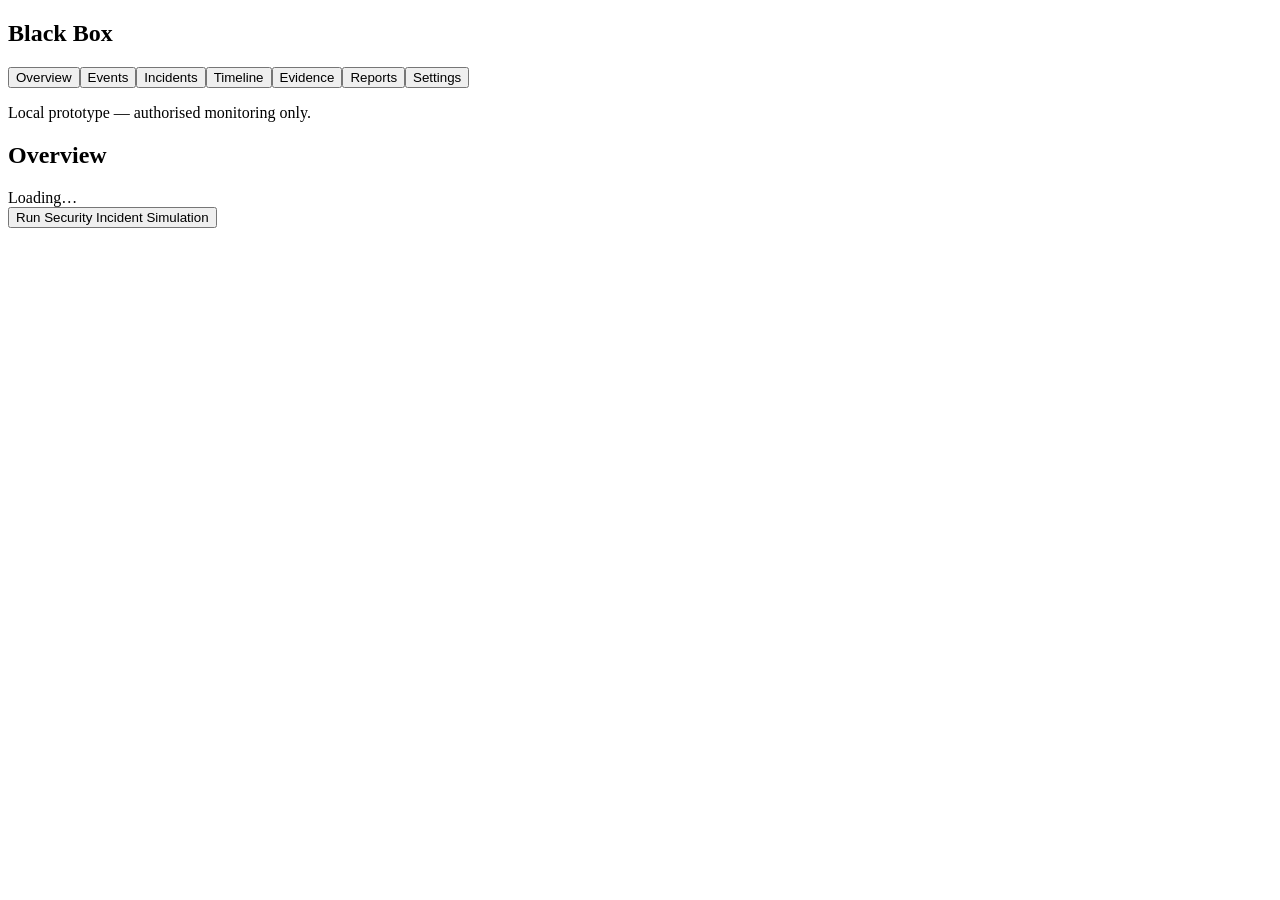
==== Cyber Emergency Black Box/frontend/index.html @ dedf8b08 "Checkpoint: Initial prototype and project specification" ====
<!doctype html><html lang="en"><head><meta charset="utf-8"><meta name="viewport" content="width=device-width,initial-scale=1"><title>Cyber Emergency Black Box</title><link rel="stylesheet" href="/static/style.css"></head><body><aside><h1>Black Box</h1><button data-page="overview">Overview</button><button data-page="events">Events</button><button data-page="incidents">Incidents</button><button data-page="investigation">Timeline</button><button data-page="evidence">Evidence</button><button data-page="reports">Reports</button><button data-page="settings">Settings</button><p>Local prototype — authorised monitoring only.</p></aside><main><section id="overview"><h2>Overview</h2><div id="summary">Loading…</div><button id="simulate">Run Security Incident Simulation</button></section><section id="events" hidden><h2>Events</h2><pre id="event-list"></pre></section><section id="incidents" hidden><h2>Incidents</h2><pre id="incident-list"></pre></section><section id="investigation" hidden><h2>Incident Timeline</h2><p>Select an incident ID from the incidents list.</p><pre id="timeline-list"></pre></section><section id="evidence" hidden><h2>Evidence</h2><p>Select an incident ID from the incidents list to verify or download its evidence.</p></section><section id="reports" hidden><h2>Reports</h2><p>Reports are available at <code>/api/v1/incidents/&lt;id&gt;/report</code>.</p></section><section id="settings" hidden><h2>Settings & Privacy</h2><p>No file contents, keystrokes, credentials, or message content are collected.</p><pre id="settings-list"></pre></section></main><script src="/static/app.js"></script></body></html>
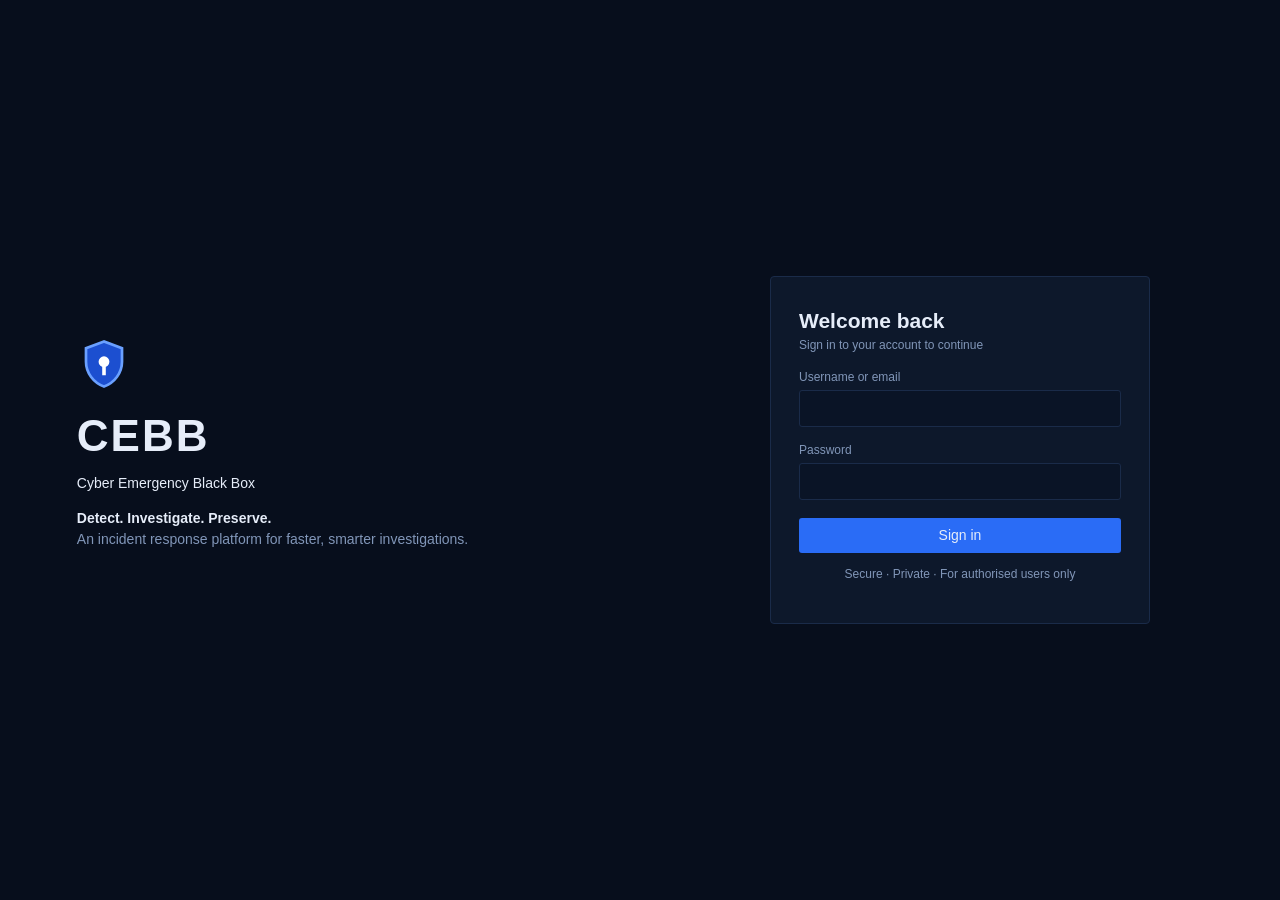
==== commit 0a5c39c0: "Add dashboard UI and fix incident list handling - Replace frontend/index.html with the new CEBB dash" ====
--- a/Cyber Emergency Black Box/frontend/index.html
+++ b/Cyber Emergency Black Box/frontend/index.html
@@ -1 +1,183 @@
-<!doctype html><html lang="en"><head><meta charset="utf-8"><meta name="viewport" content="width=device-width,initial-scale=1"><title>Cyber Emergency Black Box</title><link rel="stylesheet" href="/static/style.css"></head><body><aside><h1>Black Box</h1><button data-page="overview">Overview</button><button data-page="events">Events</button><button data-page="incidents">Incidents</button><button data-page="investigation">Timeline</button><button data-page="evidence">Evidence</button><button data-page="reports">Reports</button><button data-page="settings">Settings</button><p>Local prototype — authorised monitoring only.</p></aside><main><section id="overview"><h2>Overview</h2><div id="summary">Loading…</div><button id="simulate">Run Security Incident Simulation</button></section><section id="events" hidden><h2>Events</h2><pre id="event-list"></pre></section><section id="incidents" hidden><h2>Incidents</h2><pre id="incident-list"></pre></section><section id="investigation" hidden><h2>Incident Timeline</h2><p>Select an incident ID from the incidents list.</p><pre id="timeline-list"></pre></section><section id="evidence" hidden><h2>Evidence</h2><p>Select an incident ID from the incidents list to verify or download its evidence.</p></section><section id="reports" hidden><h2>Reports</h2><p>Reports are available at <code>/api/v1/incidents/&lt;id&gt;/report</code>.</p></section><section id="settings" hidden><h2>Settings & Privacy</h2><p>No file contents, keystrokes, credentials, or message content are collected.</p><pre id="settings-list"></pre></section></main><script src="/static/app.js"></script></body></html>
+<!DOCTYPE html>
+<html lang="en"><head><meta charset="utf-8">
+<meta name="viewport" content="width=device-width,initial-scale=1">
+<title>CEBB – Cyber Emergency Black Box</title>
+<style>
+:root{--bg:#070e1c;--panel:#0d182b;--panel2:#101e36;--line:#1a2b49;--tx:#e6edf9;--mut:#8196b8;--acc:#2a6cf6;--ok:#22c58b;--warn:#f0a43a;--hi:#f2683c;--crit:#ef4458;--pur:#9b7cf6}
+*{box-sizing:border-box}html,body{margin:0;height:100%}
+body{background:var(--bg);min-height:100vh;color:var(--tx);font:14px/1.5 -apple-system,BlinkMacSystemFont,"Segoe UI",Roboto,"Helvetica Neue",Arial,sans-serif;font-variant-numeric:tabular-nums}
+.mono,td.m,pre,.hash,.sub code,.inc span.sub:first-child{font-family:ui-monospace,"Cascadia Mono","SF Mono",Consolas,monospace}
+a{color:inherit;text-decoration:none}button,input,select{font:inherit;color:inherit}
+:focus-visible{outline:2px solid var(--acc);outline-offset:2px}
+.btn{background:var(--acc);border:0;border-radius:3px;padding:7px 14px;cursor:pointer;font-weight:500}
+.btn:hover{filter:brightness(1.12)}.btn:disabled{opacity:.5;cursor:wait}
+.btn.ghost{background:transparent;border:1px solid var(--line)}.btn.sm{padding:4px 10px;font-size:12px}
+input[type=text],input[type=password],input[type=number],select{background:#0a1426;border:1px solid var(--line);border-radius:3px;padding:7px 10px;width:100%}
+select{width:auto}
+#root{min-height:100vh}#login{min-height:100vh;display:grid;grid-template-columns:1fr 1fr;background:var(--bg)}
+#login .brand{display:flex;flex-direction:column;justify-content:center;padding:0 12%}
+#login .brand h1{font-size:44px;margin:12px 0 4px;letter-spacing:2px}
+#login .box{margin:auto;width:min(380px,90%);background:var(--panel);border:1px solid var(--line);border-radius:4px;padding:28px}
+#login label{display:block;margin:14px 0 4px;color:var(--mut);font-size:12px}
+.shield{width:54px;height:54px}
+#app{display:grid;grid-template-columns:200px 1fr;min-height:100vh}
+nav{background:#0a1425;border-right:1px solid var(--line);padding:16px 12px;position:sticky;top:0;height:100vh}
+nav .logo{display:flex;align-items:center;gap:8px;font-weight:700;font-size:18px;margin:0 6px 20px}
+nav .logo svg{width:24px;height:24px}
+nav a{display:block;padding:9px 12px;border-radius:6px;color:var(--mut);margin-bottom:2px}
+nav a.on{background:#12306a;color:#fff}nav a:hover{color:#fff}
+header{display:flex;justify-content:space-between;align-items:center;padding:14px 24px;border-bottom:1px solid var(--line)}
+header h2{margin:0;font-size:17px}.who{color:var(--mut);font-size:12px;text-align:right}
+main{padding:22px 24px;max-width:1200px}
+.grid{display:grid;gap:14px}.g4{grid-template-columns:repeat(4,1fr)}.g2{grid-template-columns:1.6fr 1fr}
+.card{background:var(--panel);border:1px solid var(--line);border-radius:3px;padding:14px 16px}
+.card h3{margin:0 0 10px;font-size:13px;color:var(--mut);font-weight:600}
+.big{font-size:26px;font-weight:600;font-family:ui-monospace,"Cascadia Mono",Consolas,monospace}.sub{font-size:12px;color:var(--mut)}
+table{width:100%;border-collapse:collapse}th{text-align:left;color:var(--mut);font-weight:500;font-size:12px}
+td,th{padding:9px 10px;border-bottom:1px solid var(--line)}
+tr.row{cursor:pointer}tr.row:hover{background:var(--panel2)}
+.wrap{overflow-x:auto}
+.b{display:inline-block;padding:0 7px;border-radius:2px;font-size:11px;font-weight:600;letter-spacing:.04em;text-transform:uppercase;border:1px solid}
+.LOW{color:var(--ok);border-color:#1b5e49;background:#0d2a25}.MEDIUM{color:var(--warn);border-color:#6a4a1a;background:#2a2012}
+.HIGH{color:var(--hi);border-color:#7a3520;background:#2d1a15}.CRITICAL{color:var(--crit);border-color:#7a2230;background:#2d121a}
+.OPEN{color:var(--warn);border-color:#6a4a1a}.INVESTIGATING{color:#6aa0ff;border-color:#27498c}.CLOSED{color:var(--ok);border-color:#1b5e49}
+.SIM{color:var(--pur);border-color:#4b3d8a}.REAL{color:var(--ok);border-color:#1b5e49}
+.bar{display:flex;gap:10px;margin:0 0 14px;flex-wrap:wrap;align-items:center}
+.bar input[type=text]{width:240px}
+.pills{display:inline-flex;background:var(--panel);border:1px solid var(--line);border-radius:7px;padding:3px}
+.pills a{padding:4px 14px;border-radius:5px;color:var(--mut);font-size:13px}.pills a.on{background:#12306a;color:#fff}
+.inc{display:flex;justify-content:space-between;gap:14px;cursor:pointer;margin-bottom:10px}
+.inc:hover{border-color:var(--acc)}.inc b{display:block;margin:2px 0}
+pre{background:#060c18;border:1px solid var(--line);border-radius:6px;padding:12px;overflow:auto;font-size:12px;margin:0}
+.tl{position:relative;margin-left:14px;border-left:2px solid var(--line)}
+.tl .ev{position:relative;padding:0 0 16px 22px;cursor:pointer}
+.tl .ev:before{content:"";position:absolute;left:-7px;top:4px;width:12px;height:12px;border-radius:50%;background:var(--acc);border:2px solid var(--bg)}
+.tl .ev.trig:before{background:var(--crit);border-radius:2px}
+.tabs{display:flex;gap:4px;border-bottom:1px solid var(--line);margin:14px 0}
+.tabs a{padding:8px 14px;color:var(--mut);border-bottom:2px solid transparent}.tabs a.on{color:#fff;border-color:var(--acc)}
+.okbox{border:1px solid #1b5e49;background:#0d2a25;color:var(--ok);padding:12px;border-radius:8px;text-align:center;font-weight:600}
+.badbox{border-color:#7a2230;background:#2d121a;color:var(--crit)}
+.disc{border-left:3px solid var(--warn);background:#2a2012;padding:10px 12px;border-radius:4px;color:#e9c98f;margin-top:12px}
+.hash{font:12px ui-monospace,Consolas,monospace;color:var(--mut)}
+.dot{display:inline-block;width:8px;height:8px;border-radius:50%;background:var(--ok);margin-right:6px}
+#toast{position:fixed;right:20px;bottom:20px;display:grid;gap:8px;z-index:9}
+#toast div{background:var(--panel2);border:1px solid var(--acc);padding:10px 16px;border-radius:8px}
+.chk{display:flex;gap:8px;margin:8px 0;align-items:center}.chk input{width:auto}
+.f{margin-bottom:14px}.f label{display:block;color:var(--mut);font-size:12px;margin-bottom:4px}
+.demo{background:#2a2012;color:#e9c98f;padding:6px 24px;font-size:12px}
+@media(max-width:820px){#login{grid-template-columns:1fr}#login .brand{display:none}#app{grid-template-columns:1fr}nav{position:static;height:auto;display:flex;flex-wrap:wrap;gap:4px}nav .logo{width:100%}.g4,.g2{grid-template-columns:1fr 1fr}.g2{grid-template-columns:1fr}}
+</style></head><body>
+<svg width="0" height="0" style="position:absolute"><symbol id="sh" viewBox="0 0 24 24"><path d="M12 2 4 5v6c0 5 3.4 9.4 8 11 4.6-1.6 8-6 8-11V5l-8-3Z" fill="#1c4fd0" stroke="#6aa0ff" stroke-width="1.2"/><circle cx="12" cy="11" r="2.4" fill="#fff"/><path d="M12 13v4" stroke="#fff" stroke-width="1.6"/></symbol></svg>
+<div id="toast"></div><div id="root"></div>
+<script>
+const $=s=>document.querySelector(s),esc=s=>String(s??'').replace(/[&<>"]/g,c=>({'&':'&amp;','<':'&lt;','>':'&gt;','"':'&quot;'}[c]));
+const fmt=t=>t?t.replace('T',' ').slice(0,19):'—',B=(c,t)=>`<span class="b ${c}">${esc(t??c)}</span>`;
+const ICON={login_success:'AUTH',login_failure:'AUTH',process_start:'PROC',process_stop:'PROC',file_created:'FILE',file_modified:'FILE',file_deleted:'FILE',network_connection:'NET'};
+const arr=(d,k)=>Array.isArray(d)?d:(d&&(d[k]||d.items||d.data||d.results))||[];
+const BASE=location.protocol==='file:'?'http://127.0.0.1:8000':'';let simRan=false,demo=false,timer=null,users=[{n:'admin',e:'admin@cebb.local',r:'Administrator'},{n:'investigator1',e:'investigator1@cebb.local',r:'Investigator'}];
+function toast(m){const d=document.createElement('div');d.textContent=m;$('#toast').append(d);setTimeout(()=>d.remove(),5000)}
+/* ---- demo data used only when the backend is unreachable ---- */
+const T=(m)=>`2026-10-21T20:${String(m).padStart(2,'0')}:00Z`;
+const M_EV=[['login_failure','LOW','winlogon.exe','Failed login for target_user'],['login_failure','LOW','winlogon.exe','Failed login'],['login_failure','LOW','winlogon.exe','Failed login'],['login_success','MEDIUM','winlogon.exe','Successful login'],['process_start','MEDIUM','powershell.exe','Process started'],['file_modified','MEDIUM','powershell.exe','data/monitored/a.txt'],['file_modified','MEDIUM','powershell.exe','data/monitored/b.txt'],['network_connection','HIGH','powershell.exe','198.51.100.25:443']].map((e,i)=>({event_id:'EVT-'+(101+i),timestamp:T(i+1),event_type:e[0],severity:e[1],user:'target_user',process:e[2],action:e[3],target:e[3],source:'simulator',is_simulated:true,raw_hash:'a1b2'.repeat(16),previous_hash:'f0e1'.repeat(16),description:e[3],is_trigger:i==7}));
+const M_INC={incident_id:'INC-20261021-0001',detection_time:T(10),rule_id:'R-01',rule_name:'Possible Account Compromise',severity:'HIGH',status:'OPEN',summary:"3 failed logins followed by a successful login for 'target_user'",event_count:8,interpretation:{summary:"Potential account compromise for 'target_user'.",confirmed_facts:['3 authentication failures between 20:01 and 20:03.','Successful login at 20:04.',"powershell.exe executed at 20:05."],detection_assessment:'Matches a password-guessing pattern followed by interactive logon.',recommendations:['Verify the login with the account owner.','Inspect the process and network activity.','Rotate credentials.'],disclaimer:'Automated analysis prototype. Human verification required.'}};
+const M_FILES=['events.json','timeline.json','system_info.json','manifest.json','README.txt'].map((n,i)=>({name:n,size_bytes:800+i*700,sha256:(i+3).toString(16).repeat(64)}));
+function mock(p,o){
+ if(o&&o.method==='PATCH'){M_INC.status=JSON.parse(o.body).status;return M_INC}
+ if(o&&o.method==='POST'){setTimeout(()=>simRan=true,3000);return{status:'started'}}
+ const INCS=()=>simRan?[{...M_INC,incident_id:'INC-20261021-0002',detection_time:T(30),severity:'CRITICAL',summary:'Simulated run: 3 failed logins then success for target_user'},M_INC]:[M_INC];
+ if(p.startsWith('/dashboard/summary'))return{monitoring_active:true,total_events:428+(simRan?8:0),total_incidents:INCS().length,highest_severity:'HIGH',uptime_human:'30m 45s',recent_incidents:INCS()};
+ if(p.startsWith('/events'))return{total:8,events:M_EV};
+ if(/\/timeline/.test(p))return{events:M_EV,event_count:8,start_time:T(1),end_time:T(8)};
+ if(/evidence\/verify/.test(p))return{verified:true,status:'INTACT',message:'All 5 evidence files match the SHA-256 manifest.'};
+ if(/\/evidence/.test(p))return{files:M_FILES,created_at:T(10)};
+ if(/incidents\/[^/]+$/.test(p))return M_INC;
+ if(p.startsWith('/incidents'))return{total:INCS().length,incidents:INCS()};
+ if(p.startsWith('/system/info'))return{hostname:'LAB-DESKTOP-01',os:'Windows 11',cpu_percent:12.4,memory_percent:54.2,boot_time:T(0)};
+ if(p.startsWith('/system/status'))return{status:'operational',collectors:{process:{enabled:true},network:{enabled:true},file:{enabled:true},system_info:{enabled:true},login:{enabled:true}}};
+ if(p.startsWith('/settings'))return{retention_minutes:30,correlation_interval_seconds:10,collector_interval_seconds:5,monitored_paths:'data/monitored'};
+ if(p.startsWith('/simulator'))return{status:'started'};return{}}
+async function api(p,o){try{const r=await fetch(BASE+'/api/v1'+p,o);if(!r.ok)throw new Error(r.status+' '+(await r.text()).slice(0,120));demo=false;return await r.json()}
+ catch(e){if(e instanceof TypeError||location.protocol==='file:'){demo=true;return mock(p,o)}throw e}}
+/* ---- shell ---- */
+const NAV=[['dashboard','Dashboard'],['events','Events'],['incidents','Incidents'],['evidence','Evidence'],['users','Users'],['settings','Settings']];
+let authed=false;try{authed=sessionStorage.getItem('cebb')==='1'}catch(e){}
+function shell(page,title,body){$('#root').innerHTML=`<div id="app"><nav><div class="logo"><svg><use href="#sh"/></svg>CEBB</div>${NAV.map(n=>`<a href="#/${n[0]}" class="${n[0]===page?'on':''}">${n[1]}</a>`).join('')}</nav><div><header><h2>${title}</h2><div class="who">admin<br>Administrator · <a href="#/login" id="out" style="color:var(--acc)">Sign out</a></div></header>${demo?`<div class="demo">Backend not reachable at ${BASE||'this address'} — showing sample data. Start it with <code>python -m backend.main</code> and reload.</div>`:''}<main>${body}</main></div></div>`}
+function loginView(){$('#root').innerHTML=`<div id="login"><div class="brand"><svg class="shield"><use href="#sh"/></svg><h1>CEBB</h1><div>Cyber Emergency Black Box</div><p style="color:var(--mut)"><b style="color:var(--tx)">Detect. Investigate. Preserve.</b><br>An incident response platform for faster, smarter investigations.</p></div><form class="box" id="lf"><h2 style="margin:0">Welcome back</h2><div class="sub">Sign in to your account to continue</div><label>Username or email</label><input type="text" id="u" required autocomplete="username"><label>Password</label><input type="password" id="pw" required autocomplete="current-password"><button class="btn" style="width:100%;margin-top:18px">Sign in</button><p class="sub" style="text-align:center">Secure · Private · For authorised users only</p></form></div>`;
+ $('#lf').onsubmit=e=>{e.preventDefault();authed=true;try{sessionStorage.setItem('cebb','1')}catch(x){}location.hash='#/dashboard'}}
+/* ---- views ---- */
+async function dashboard(){
+ const [s,ev,st,inc]=await Promise.all([api('/dashboard/summary'),api('/events?limit=500'),api('/system/status'),api('/incidents?limit=100')]);
+ const list=arr(inc,'incidents'),open=list.filter(i=>i.status!=='CLOSED').length,evs=arr(ev,'events');
+ let ts=evs.map(e=>+new Date(e.timestamp)).filter(t=>t==t),lo=ts.length?Math.min(...ts):0,hi=ts.length?Math.max(...ts,lo+1):1,n=12,bk=Array(n).fill(0);
+ ts.forEach(t=>bk[Math.min(n-1,Math.floor((t-lo)/(hi-lo)*n))]++);const mx=Math.max(...bk,1);
+ const pts=bk.map((v,i)=>`${10+i*(380/(n-1))},${120-v/mx*100}`).join(' ');
+ const by={};list.forEach(i=>by[i.rule_name]=(by[i.rule_name]||0)+1);const cols=['#ef4458','#2a6cf6','#22c58b','#f0a43a'];let acc=0,tot=list.length||1,arcs='';
+ Object.values(by).forEach((v,i)=>{const f=v/tot*100;arcs+=`<circle r="15.9" cx="21" cy="21" fill="none" stroke="${cols[i%4]}" stroke-width="5" stroke-dasharray="${f} ${100-f}" stroke-dashoffset="${25-acc}"/>`;acc+=f});
+ const on=Object.values(st.collectors||{}).filter(c=>c.enabled).length;
+ shell('dashboard','Cyber security overview',`<div class="bar"><button class="btn" id="sim">Run attack simulation (SIM-001)</button><span class="sub"><span class="dot"></span>${s.monitoring_active?'Monitoring active':'Monitoring paused'} · uptime ${esc(s.uptime_human)}</span></div>
+ <div class="grid g4"><div class="card"><h3>Total events</h3><div class="big">${(s.total_events||0).toLocaleString()}</div></div><div class="card"><h3>Open incidents</h3><div class="big" style="color:${open?'var(--crit)':'inherit'}">${open}</div></div><div class="card"><h3>Closed incidents</h3><div class="big">${list.length-open}</div></div><div class="card"><h3>System status</h3><div class="big" style="color:var(--ok);font-size:22px">${esc(st.status==='operational'?'Online':st.status)}</div><div class="sub">${on} collectors running</div></div></div>
+ <div class="grid g2" style="margin-top:14px"><div class="card"><h3>Events over the retention window</h3><svg viewBox="0 0 400 130" width="100%"><polyline points="${pts}" fill="none" stroke="#2a6cf6" stroke-width="2"/><polygon points="10,120 ${pts} 390,120" fill="#2a6cf633"/></svg></div>
+ <div class="card"><h3>Incident types</h3><div style="display:flex;align-items:center;gap:16px"><svg viewBox="0 0 42 42" width="130"><circle r="15.9" cx="21" cy="21" fill="none" stroke="#1a2b49" stroke-width="5"/>${arcs}<text x="21" y="23" text-anchor="middle" fill="#fff" font-size="8">${list.length}</text></svg><div>${Object.entries(by).map(([k,v],i)=>`<div class="sub"><span style="color:${cols[i%4]}">●</span> ${esc(k)} (${v})</div>`).join('')||'<span class="sub">No incidents yet</span>'}</div></div></div></div>
+ <div class="card" style="margin-top:14px"><h3>Recent incidents</h3>${incTable(list.slice(0,3))}</div>`);
+ $('#sim').onclick=async e=>{e.target.disabled=true;e.target.textContent='Injecting synthetic threat sequence…';try{await api('/simulator/run',{method:'POST',headers:{'Content-Type':'application/json'},body:'{"scenario":"account_compromise"}'});toast('Simulation started — an incident should appear within about 10 seconds.')}catch(x){toast('Simulation failed: '+x.message)}setTimeout(()=>route(),8000)}}
+function incTable(l){return l.length?`<div class="wrap"><table><tr><th>Incident</th><th>Detected</th><th>Rule</th><th>Severity</th><th>Status</th><th>Events</th></tr>${l.map(i=>`<tr class="row" onclick="location.hash='#/incident/${i.incident_id}/overview'"><td class="m">${i.incident_id}</td><td class="m">${fmt(i.detection_time)}</td><td>${esc(i.rule_name)}</td><td>${B(i.severity)}</td><td>${B(i.status)}</td><td>${i.event_count}</td></tr>`).join('')}</table></div>`:'<p class="sub">No incidents detected. Run the simulation to see one.</p>'}
+let F={q:'',t:'',s:'',h:false};
+async function events(){
+ const q=new URLSearchParams({limit:500});if(F.t)q.set('event_type',F.t);if(F.s)q.set('severity',F.s);if(F.h)q.set('is_simulated','false');
+ const d=await api('/events?'+q);let rows=arr(d,'events').filter(e=>!F.q||[e.user,e.process,e.target,e.action].join(' ').toLowerCase().includes(F.q.toLowerCase()));
+ const types=Object.keys(ICON),opt=(a,v)=>a.map(x=>`<option ${x===v?'selected':''}>${x}</option>`).join('');
+ shell('events','Security events',`<div class="bar"><input type="text" id="fq" placeholder="Search user, process or target" value="${esc(F.q)}"><select id="ft"><option value="">All types</option>${opt(types,F.t)}</select><select id="fs"><option value="">All severities</option>${opt(['LOW','MEDIUM','HIGH','CRITICAL'],F.s)}</select><label class="chk" style="margin:0"><input type="checkbox" id="fh" ${F.h?'checked':''}>Hide simulated</label><button class="btn sm" id="csv" style="margin-left:auto">Export CSV</button></div>
+ <div class="card wrap"><table><tr><th>Time (UTC)</th><th>Type</th><th>User</th><th>Process</th><th>Action / target</th><th>Severity</th><th>Source</th></tr>${rows.map((e,i)=>`<tr class="row" data-i="${i}"><td class="m">${fmt(e.timestamp)}</td><td>${esc(e.event_type)}</td><td>${esc(e.user)}</td><td>${esc(e.process)}</td><td>${esc(e.action||e.target)}</td><td>${B(e.severity)}</td><td>${e.is_simulated?B('SIM','SIMULATED'):B('REAL','REAL')}</td></tr>`).join('')||'<tr><td colspan=7 class="sub">No events match these filters.</td></tr>'}</table></div>`);
+ $('#fq').oninput=e=>{F.q=e.target.value;clearTimeout(window._d);window._d=setTimeout(events,300)};$('#ft').onchange=e=>{F.t=e.target.value;events()};$('#fs').onchange=e=>{F.s=e.target.value;events()};$('#fh').onchange=e=>{F.h=e.target.checked;events()};
+ $('#fq').focus();$('#fq').setSelectionRange(99,99);
+ document.querySelectorAll('tr.row').forEach(r=>r.onclick=()=>{const nx=r.nextElementSibling;if(nx&&nx.classList.contains('x')){nx.remove();return}const e=rows[r.dataset.i],t=document.createElement('tr');t.className='x';t.innerHTML=`<td colspan=7><pre>${esc(JSON.stringify(e,null,2))}</pre></td>`;r.after(t)});
+ $('#csv').onclick=()=>{const h=['event_id','timestamp','event_type','severity','user','process','target','raw_hash'],c=[h.join(',')].concat(rows.map(e=>h.map(k=>JSON.stringify(e[k]??'')).join(',')));const a=document.createElement('a');a.href=URL.createObjectURL(new Blob([c.join('\n')],{type:'text/csv'}));a.download='cebb_events.csv';a.click()}}
+async function incidents(st=''){
+ const all=arr(await api('/incidents?limit=200'),'incidents'),cnt=s=>all.filter(i=>!s||i.status===s).length,l=all.filter(i=>!st||i.status===st);
+ shell('incidents','Incidents',`<div class="bar"><div class="pills">${[['','All'],['OPEN','Open'],['INVESTIGATING','Investigating'],['CLOSED','Closed']].map(p=>`<a href="#/incidents/${p[0]}" class="${p[0]===st?'on':''}">${p[1]} (${cnt(p[0])})</a>`).join('')}</div></div>${l.map(i=>`<div class="card inc" onclick="location.hash='#/incident/${i.incident_id}/overview'"><div><span class="sub">${i.incident_id}</span><b>${esc(i.rule_name)}</b><span class="sub">${esc(i.summary)}</span></div><div style="text-align:right">${B(i.severity)} ${B(i.status)}<div class="sub">${fmt(i.detection_time)}</div></div></div>`).join('')||'<p class="sub">No incidents with this status.</p>'}`)}
+async function incident(id,tab='overview'){
+ const [i,tl]=await Promise.all([api('/incidents/'+id),api(`/incidents/${id}/timeline`)]),x=i.interpretation||{},cnt={};tl.events=arr(tl,'events');tl.events.forEach(e=>cnt[e.event_type]=(cnt[e.event_type]||0)+1);
+ const li=a=>`<ul>${(a||[]).map(v=>`<li>${esc(v)}</li>`).join('')}</ul>`;
+ const interp=`<h3>Summary</h3><p>${esc(x.summary)}</p><h3>Confirmed facts</h3>${li(x.confirmed_facts)}<h3>Detection assessment</h3><p>${esc(x.detection_assessment)}</p><h3>Recommended next steps</h3>${li(x.recommendations)}<div class="disc">${esc(x.disclaimer||'Automated analysis prototype. Human verification required.')}</div>`;
+ let body='';
+ if(tab==='overview')body=`<div class="grid g2"><div class="card"><h3>Summary</h3><p>${esc(i.summary)}</p><div class="sub">First event: ${fmt(tl.start_time)}<br>Last event: ${fmt(tl.end_time)}<br>Rule: ${i.rule_id} · ${esc(i.rule_name)}</div></div><div class="card"><h3>Related events</h3>${Object.entries(cnt).map(([k,v])=>`<div><span class="mono sub">${ICON[k]||''}</span> ${v} × ${esc(k)}</div>`).join('')}<button class="btn" style="margin-top:12px" onclick="location.hash='#/incident/${id}/timeline'">View full timeline</button></div></div>`;
+ if(tab==='timeline')body=`<div class="grid g2"><div class="tl">${tl.events.map((e,k)=>`<div class="ev ${e.is_trigger?'trig':''}" data-k="${k}"><span class="sub">${fmt(e.timestamp)}</span> ${e.is_trigger?B('CRITICAL','TRIGGER POINT'):''}<div><span class="mono sub">${ICON[e.event_type]||''}</span> ${esc(e.description||e.event_type)}</div></div>`).join('')}</div><div class="card" id="det"><h3>Event details</h3><span class="sub">Select an event to see its record.</span></div></div>`;
+ if(tab==='events')body=`<div class="card wrap"><table><tr><th>Time</th><th>Type</th><th>Process</th><th>Severity</th></tr>${tl.events.map(e=>`<tr><td>${fmt(e.timestamp)}</td><td>${esc(e.event_type)}</td><td>${esc(e.process)}</td><td>${B(e.severity)}</td></tr>`).join('')}</table></div>`;
+ if(tab==='evidence')body=`<div id="evb" class="card">Loading evidence…</div>`;
+ if(tab==='explanation')body=`<div class="card">${interp}</div>`;
+ const TB=[['overview','Overview'],['timeline','Timeline'],['events','Related events'],['evidence','Evidence'],['explanation','Explanation']];
+ shell('incidents',`<a href="#/incidents" style="color:var(--mut)">Incidents</a> / ${id}`,`<h2 style="margin:0 0 6px">${esc(i.rule_name)} ${B(i.severity)} ${B(i.status)}</h2><div class="bar"><select id="st">${['OPEN','INVESTIGATING','CLOSED'].map(s=>`<option ${s===i.status?'selected':''}>${s}</option>`).join('')}</select><a class="btn ghost sm" href="${BASE}/api/v1/incidents/${id}/report" target="_blank" rel="noopener">View report</a></div><div class="tabs">${TB.map(t=>`<a href="#/incident/${id}/${t[0]}" class="${t[0]===tab?'on':''}">${t[1]}</a>`).join('')}</div>${body}`);
+ $('#st').onchange=async e=>{try{await api('/incidents/'+id,{method:'PATCH',headers:{'Content-Type':'application/json'},body:JSON.stringify({status:e.target.value})});toast('Status updated to '+e.target.value)}catch(x){toast('Update failed: '+x.message)}};
+ document.querySelectorAll('.tl .ev').forEach(el=>el.onclick=()=>{$('#det').innerHTML='<h3>Event details</h3><pre>'+esc(JSON.stringify(tl.events[el.dataset.k],null,2))+'</pre>'});
+ if(tab==='evidence')evidencePanel(id,$('#evb'))}
+async function evidencePanel(id,el){
+ const ev=await api(`/incidents/${id}/evidence`);
+ el.innerHTML=`<h3>Preserved evidence · ${fmt(ev.created_at)}</h3><div class="wrap"><table><tr><th>File</th><th>Size</th><th>SHA-256</th></tr>${arr(ev,'files').map(f=>`<tr><td>${esc(f.name)}</td><td>${f.size_bytes} B</td><td class="hash">${esc(f.sha256.slice(0,24))}…</td></tr>`).join('')}</table></div><div class="bar" style="margin-top:14px"><button class="btn" id="vf">Verify integrity</button><a class="btn ghost" href="${BASE}/api/v1/incidents/${id}/evidence/download">Export evidence (.zip)</a></div><div id="vr"></div>`;
+ $('#vf').onclick=async()=>{const v=await api(`/incidents/${id}/evidence/verify`);$('#vr').innerHTML=v.verified?`<div class="okbox">Hash verified — ${esc(v.message)}</div>`:`<div class="okbox badbox">Evidence tampering detected — ${esc(v.message)}</div>`}}
+async function evidence(sel){
+ const l=arr(await api('/incidents?limit=200'),'incidents');sel=sel||l[0]?.incident_id;
+ shell('evidence','Export evidence',`<div class="bar"><select id="si">${l.map(i=>`<option value="${i.incident_id}" ${i.incident_id===sel?'selected':''}>${i.incident_id} · ${esc(i.rule_name)}</option>`).join('')||'<option>No incidents</option>'}</select></div><div id="ep" class="card">${sel?'':'<span class="sub">Evidence packages are created automatically when an incident is detected.</span>'}</div>`);
+ $('#si').onchange=e=>evidence(e.target.value);if(sel)evidencePanel(sel,$('#ep'))}
+function usersView(){
+ shell('users','User management',`<p class="sub">Sign-in and accounts are interface-only: the current backend has no user API, so this list lives in the page and resets on reload.</p><div class="bar"><button class="btn" id="au" style="margin-left:auto">Add user</button></div><div class="card wrap"><table><tr><th>Username</th><th>Email</th><th>Role</th><th>Status</th><th></th></tr>${users.map((u,i)=>`<tr><td>${esc(u.n)}</td><td>${esc(u.e)}</td><td>${u.r}</td><td><span style="color:var(--ok)">Active</span></td><td><button class="btn ghost sm" data-d="${i}">Remove</button></td></tr>`).join('')}</table></div>`);
+ $('#au').onclick=()=>{const n=prompt('Username');if(n){users.push({n,e:n+'@cebb.local',r:'Investigator'});usersView()}};
+ document.querySelectorAll('[data-d]').forEach(b=>b.onclick=()=>{users.splice(b.dataset.d,1);usersView()})}
+async function settings(){
+ const [s,h,st]=await Promise.all([api('/settings'),api('/system/info'),api('/system/status')]);
+ const fld=(k,l,t='number')=>`<div class="f"><label>${l}</label><input type="${t}" name="${k}" value="${esc(s[k])}"></div>`;
+ shell('settings','Settings',`<div class="grid g2"><form class="card" id="sf"><h3>Runtime configuration</h3>${fld('retention_minutes','Retention window (minutes)')}${fld('correlation_interval_seconds','Correlation interval (seconds)')}${fld('collector_interval_seconds','Collector interval (seconds)')}<div class="f"><label>Monitored path</label><input type="text" value="${esc(s.monitored_paths)}" disabled></div><button class="btn">Save settings</button></form>
+ <div class="card"><h3>Host</h3><div>${esc(h.hostname)} · ${esc(h.os)}</div><div class="sub">CPU ${h.cpu_percent}% · Memory ${h.memory_percent}% · Boot ${fmt(h.boot_time)}</div><h3 style="margin-top:16px">Collectors</h3>${Object.entries(st.collectors||{}).map(([k,v])=>`<div><span class="dot" style="background:${v.enabled?'var(--ok)':'var(--mut)'}"></span>${k}</div>`).join('')}</div></div>`);
+ $('#sf').onsubmit=async e=>{e.preventDefault();const b={};new FormData(e.target).forEach((v,k)=>{if(v!=='')b[k]=+v});try{await api('/settings',{method:'PUT',headers:{'Content-Type':'application/json'},body:JSON.stringify(b)});toast('Settings saved')}catch(x){toast('Save failed: '+x.message)}}}
+/* ---- router ---- */
+async function route(){
+ clearInterval(timer);const [, page='dashboard',a,b]=location.hash.slice(1).split('/');
+ if(page==='login'){authed=false;try{sessionStorage.removeItem('cebb')}catch(e){}return loginView()}
+ if(!authed)return loginView();
+ try{
+  if(page==='dashboard'){await dashboard();timer=setInterval(()=>{if(!document.activeElement||document.activeElement.tagName!=='BUTTON')dashboard()},10000)}
+  else if(page==='events')await events();else if(page==='incidents')await incidents(a||'');
+  else if(page==='incident')await incident(a,b||'overview');else if(page==='evidence')await evidence();
+  else if(page==='users')usersView();else if(page==='settings')await settings();else location.hash='#/dashboard';
+ }catch(e){shell(page,'Something went wrong',`<div class="card"><b>Couldn't load this page.</b><p class="sub">${esc(e.message)}</p><button class="btn" onclick="route()">Retry</button></div>`)}}
+addEventListener('hashchange',route);route();
+</script></body></html>
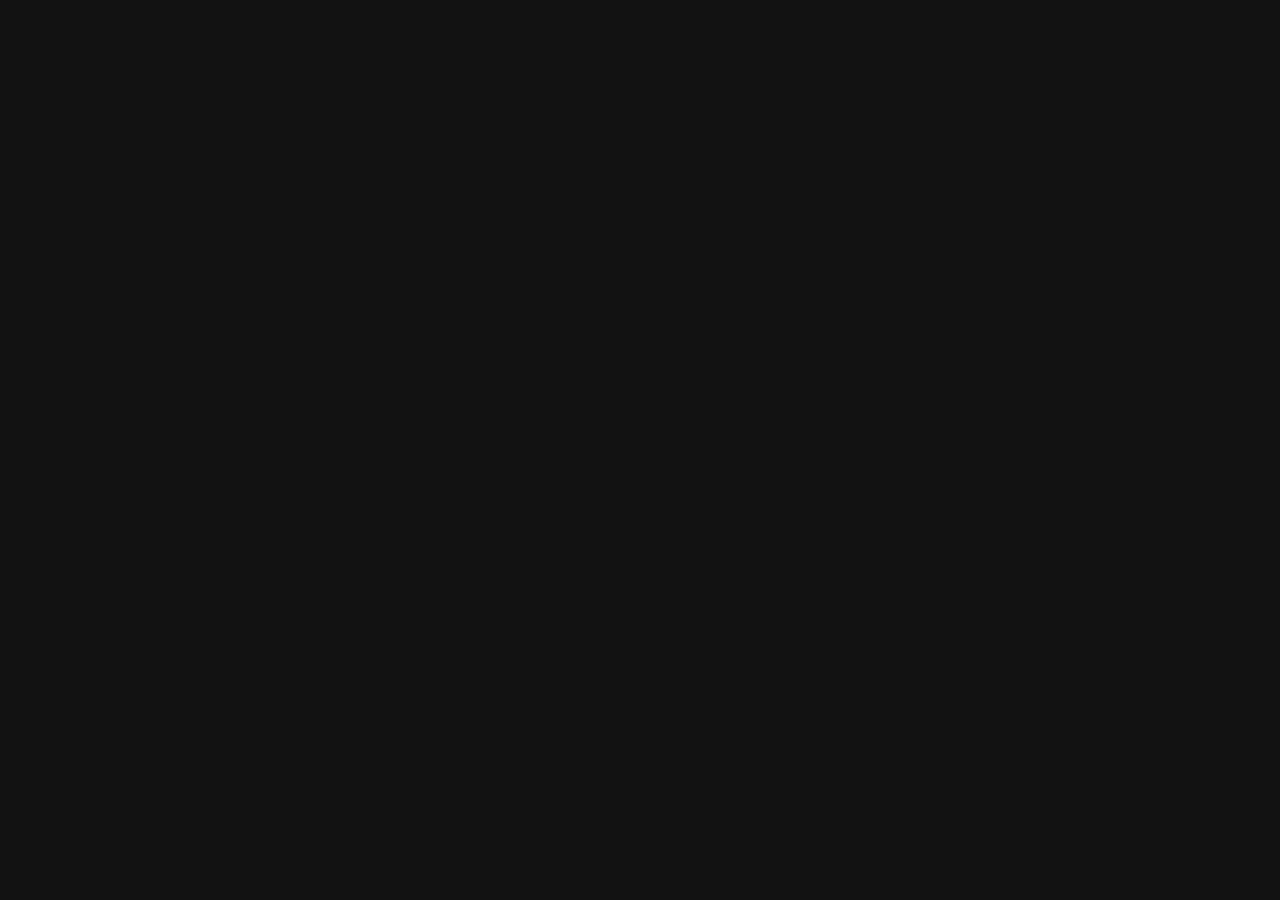
==== commit b2797431: "feat: Final CEBB commit for v1.0" ====
--- a/Cyber Emergency Black Box/frontend/index.html
+++ b/Cyber Emergency Black Box/frontend/index.html
@@ -1,183 +1,21 @@
 <!DOCTYPE html>
-<html lang="en"><head><meta charset="utf-8">
-<meta name="viewport" content="width=device-width,initial-scale=1">
-<title>CEBB – Cyber Emergency Black Box</title>
-<style>
-:root{--bg:#070e1c;--panel:#0d182b;--panel2:#101e36;--line:#1a2b49;--tx:#e6edf9;--mut:#8196b8;--acc:#2a6cf6;--ok:#22c58b;--warn:#f0a43a;--hi:#f2683c;--crit:#ef4458;--pur:#9b7cf6}
-*{box-sizing:border-box}html,body{margin:0;height:100%}
-body{background:var(--bg);min-height:100vh;color:var(--tx);font:14px/1.5 -apple-system,BlinkMacSystemFont,"Segoe UI",Roboto,"Helvetica Neue",Arial,sans-serif;font-variant-numeric:tabular-nums}
-.mono,td.m,pre,.hash,.sub code,.inc span.sub:first-child{font-family:ui-monospace,"Cascadia Mono","SF Mono",Consolas,monospace}
-a{color:inherit;text-decoration:none}button,input,select{font:inherit;color:inherit}
-:focus-visible{outline:2px solid var(--acc);outline-offset:2px}
-.btn{background:var(--acc);border:0;border-radius:3px;padding:7px 14px;cursor:pointer;font-weight:500}
-.btn:hover{filter:brightness(1.12)}.btn:disabled{opacity:.5;cursor:wait}
-.btn.ghost{background:transparent;border:1px solid var(--line)}.btn.sm{padding:4px 10px;font-size:12px}
-input[type=text],input[type=password],input[type=number],select{background:#0a1426;border:1px solid var(--line);border-radius:3px;padding:7px 10px;width:100%}
-select{width:auto}
-#root{min-height:100vh}#login{min-height:100vh;display:grid;grid-template-columns:1fr 1fr;background:var(--bg)}
-#login .brand{display:flex;flex-direction:column;justify-content:center;padding:0 12%}
-#login .brand h1{font-size:44px;margin:12px 0 4px;letter-spacing:2px}
-#login .box{margin:auto;width:min(380px,90%);background:var(--panel);border:1px solid var(--line);border-radius:4px;padding:28px}
-#login label{display:block;margin:14px 0 4px;color:var(--mut);font-size:12px}
-.shield{width:54px;height:54px}
-#app{display:grid;grid-template-columns:200px 1fr;min-height:100vh}
-nav{background:#0a1425;border-right:1px solid var(--line);padding:16px 12px;position:sticky;top:0;height:100vh}
-nav .logo{display:flex;align-items:center;gap:8px;font-weight:700;font-size:18px;margin:0 6px 20px}
-nav .logo svg{width:24px;height:24px}
-nav a{display:block;padding:9px 12px;border-radius:6px;color:var(--mut);margin-bottom:2px}
-nav a.on{background:#12306a;color:#fff}nav a:hover{color:#fff}
-header{display:flex;justify-content:space-between;align-items:center;padding:14px 24px;border-bottom:1px solid var(--line)}
-header h2{margin:0;font-size:17px}.who{color:var(--mut);font-size:12px;text-align:right}
-main{padding:22px 24px;max-width:1200px}
-.grid{display:grid;gap:14px}.g4{grid-template-columns:repeat(4,1fr)}.g2{grid-template-columns:1.6fr 1fr}
-.card{background:var(--panel);border:1px solid var(--line);border-radius:3px;padding:14px 16px}
-.card h3{margin:0 0 10px;font-size:13px;color:var(--mut);font-weight:600}
-.big{font-size:26px;font-weight:600;font-family:ui-monospace,"Cascadia Mono",Consolas,monospace}.sub{font-size:12px;color:var(--mut)}
-table{width:100%;border-collapse:collapse}th{text-align:left;color:var(--mut);font-weight:500;font-size:12px}
-td,th{padding:9px 10px;border-bottom:1px solid var(--line)}
-tr.row{cursor:pointer}tr.row:hover{background:var(--panel2)}
-.wrap{overflow-x:auto}
-.b{display:inline-block;padding:0 7px;border-radius:2px;font-size:11px;font-weight:600;letter-spacing:.04em;text-transform:uppercase;border:1px solid}
-.LOW{color:var(--ok);border-color:#1b5e49;background:#0d2a25}.MEDIUM{color:var(--warn);border-color:#6a4a1a;background:#2a2012}
-.HIGH{color:var(--hi);border-color:#7a3520;background:#2d1a15}.CRITICAL{color:var(--crit);border-color:#7a2230;background:#2d121a}
-.OPEN{color:var(--warn);border-color:#6a4a1a}.INVESTIGATING{color:#6aa0ff;border-color:#27498c}.CLOSED{color:var(--ok);border-color:#1b5e49}
-.SIM{color:var(--pur);border-color:#4b3d8a}.REAL{color:var(--ok);border-color:#1b5e49}
-.bar{display:flex;gap:10px;margin:0 0 14px;flex-wrap:wrap;align-items:center}
-.bar input[type=text]{width:240px}
-.pills{display:inline-flex;background:var(--panel);border:1px solid var(--line);border-radius:7px;padding:3px}
-.pills a{padding:4px 14px;border-radius:5px;color:var(--mut);font-size:13px}.pills a.on{background:#12306a;color:#fff}
-.inc{display:flex;justify-content:space-between;gap:14px;cursor:pointer;margin-bottom:10px}
-.inc:hover{border-color:var(--acc)}.inc b{display:block;margin:2px 0}
-pre{background:#060c18;border:1px solid var(--line);border-radius:6px;padding:12px;overflow:auto;font-size:12px;margin:0}
-.tl{position:relative;margin-left:14px;border-left:2px solid var(--line)}
-.tl .ev{position:relative;padding:0 0 16px 22px;cursor:pointer}
-.tl .ev:before{content:"";position:absolute;left:-7px;top:4px;width:12px;height:12px;border-radius:50%;background:var(--acc);border:2px solid var(--bg)}
-.tl .ev.trig:before{background:var(--crit);border-radius:2px}
-.tabs{display:flex;gap:4px;border-bottom:1px solid var(--line);margin:14px 0}
-.tabs a{padding:8px 14px;color:var(--mut);border-bottom:2px solid transparent}.tabs a.on{color:#fff;border-color:var(--acc)}
-.okbox{border:1px solid #1b5e49;background:#0d2a25;color:var(--ok);padding:12px;border-radius:8px;text-align:center;font-weight:600}
-.badbox{border-color:#7a2230;background:#2d121a;color:var(--crit)}
-.disc{border-left:3px solid var(--warn);background:#2a2012;padding:10px 12px;border-radius:4px;color:#e9c98f;margin-top:12px}
-.hash{font:12px ui-monospace,Consolas,monospace;color:var(--mut)}
-.dot{display:inline-block;width:8px;height:8px;border-radius:50%;background:var(--ok);margin-right:6px}
-#toast{position:fixed;right:20px;bottom:20px;display:grid;gap:8px;z-index:9}
-#toast div{background:var(--panel2);border:1px solid var(--acc);padding:10px 16px;border-radius:8px}
-.chk{display:flex;gap:8px;margin:8px 0;align-items:center}.chk input{width:auto}
-.f{margin-bottom:14px}.f label{display:block;color:var(--mut);font-size:12px;margin-bottom:4px}
-.demo{background:#2a2012;color:#e9c98f;padding:6px 24px;font-size:12px}
-@media(max-width:820px){#login{grid-template-columns:1fr}#login .brand{display:none}#app{grid-template-columns:1fr}nav{position:static;height:auto;display:flex;flex-wrap:wrap;gap:4px}nav .logo{width:100%}.g4,.g2{grid-template-columns:1fr 1fr}.g2{grid-template-columns:1fr}}
-</style></head><body>
-<svg width="0" height="0" style="position:absolute"><symbol id="sh" viewBox="0 0 24 24"><path d="M12 2 4 5v6c0 5 3.4 9.4 8 11 4.6-1.6 8-6 8-11V5l-8-3Z" fill="#1c4fd0" stroke="#6aa0ff" stroke-width="1.2"/><circle cx="12" cy="11" r="2.4" fill="#fff"/><path d="M12 13v4" stroke="#fff" stroke-width="1.6"/></symbol></svg>
-<div id="toast"></div><div id="root"></div>
-<script>
-const $=s=>document.querySelector(s),esc=s=>String(s??'').replace(/[&<>"]/g,c=>({'&':'&amp;','<':'&lt;','>':'&gt;','"':'&quot;'}[c]));
-const fmt=t=>t?t.replace('T',' ').slice(0,19):'—',B=(c,t)=>`<span class="b ${c}">${esc(t??c)}</span>`;
-const ICON={login_success:'AUTH',login_failure:'AUTH',process_start:'PROC',process_stop:'PROC',file_created:'FILE',file_modified:'FILE',file_deleted:'FILE',network_connection:'NET'};
-const arr=(d,k)=>Array.isArray(d)?d:(d&&(d[k]||d.items||d.data||d.results))||[];
-const BASE=location.protocol==='file:'?'http://127.0.0.1:8000':'';let simRan=false,demo=false,timer=null,users=[{n:'admin',e:'admin@cebb.local',r:'Administrator'},{n:'investigator1',e:'investigator1@cebb.local',r:'Investigator'}];
-function toast(m){const d=document.createElement('div');d.textContent=m;$('#toast').append(d);setTimeout(()=>d.remove(),5000)}
-/* ---- demo data used only when the backend is unreachable ---- */
-const T=(m)=>`2026-10-21T20:${String(m).padStart(2,'0')}:00Z`;
-const M_EV=[['login_failure','LOW','winlogon.exe','Failed login for target_user'],['login_failure','LOW','winlogon.exe','Failed login'],['login_failure','LOW','winlogon.exe','Failed login'],['login_success','MEDIUM','winlogon.exe','Successful login'],['process_start','MEDIUM','powershell.exe','Process started'],['file_modified','MEDIUM','powershell.exe','data/monitored/a.txt'],['file_modified','MEDIUM','powershell.exe','data/monitored/b.txt'],['network_connection','HIGH','powershell.exe','198.51.100.25:443']].map((e,i)=>({event_id:'EVT-'+(101+i),timestamp:T(i+1),event_type:e[0],severity:e[1],user:'target_user',process:e[2],action:e[3],target:e[3],source:'simulator',is_simulated:true,raw_hash:'a1b2'.repeat(16),previous_hash:'f0e1'.repeat(16),description:e[3],is_trigger:i==7}));
-const M_INC={incident_id:'INC-20261021-0001',detection_time:T(10),rule_id:'R-01',rule_name:'Possible Account Compromise',severity:'HIGH',status:'OPEN',summary:"3 failed logins followed by a successful login for 'target_user'",event_count:8,interpretation:{summary:"Potential account compromise for 'target_user'.",confirmed_facts:['3 authentication failures between 20:01 and 20:03.','Successful login at 20:04.',"powershell.exe executed at 20:05."],detection_assessment:'Matches a password-guessing pattern followed by interactive logon.',recommendations:['Verify the login with the account owner.','Inspect the process and network activity.','Rotate credentials.'],disclaimer:'Automated analysis prototype. Human verification required.'}};
-const M_FILES=['events.json','timeline.json','system_info.json','manifest.json','README.txt'].map((n,i)=>({name:n,size_bytes:800+i*700,sha256:(i+3).toString(16).repeat(64)}));
-function mock(p,o){
- if(o&&o.method==='PATCH'){M_INC.status=JSON.parse(o.body).status;return M_INC}
- if(o&&o.method==='POST'){setTimeout(()=>simRan=true,3000);return{status:'started'}}
- const INCS=()=>simRan?[{...M_INC,incident_id:'INC-20261021-0002',detection_time:T(30),severity:'CRITICAL',summary:'Simulated run: 3 failed logins then success for target_user'},M_INC]:[M_INC];
- if(p.startsWith('/dashboard/summary'))return{monitoring_active:true,total_events:428+(simRan?8:0),total_incidents:INCS().length,highest_severity:'HIGH',uptime_human:'30m 45s',recent_incidents:INCS()};
- if(p.startsWith('/events'))return{total:8,events:M_EV};
- if(/\/timeline/.test(p))return{events:M_EV,event_count:8,start_time:T(1),end_time:T(8)};
- if(/evidence\/verify/.test(p))return{verified:true,status:'INTACT',message:'All 5 evidence files match the SHA-256 manifest.'};
- if(/\/evidence/.test(p))return{files:M_FILES,created_at:T(10)};
- if(/incidents\/[^/]+$/.test(p))return M_INC;
- if(p.startsWith('/incidents'))return{total:INCS().length,incidents:INCS()};
- if(p.startsWith('/system/info'))return{hostname:'LAB-DESKTOP-01',os:'Windows 11',cpu_percent:12.4,memory_percent:54.2,boot_time:T(0)};
- if(p.startsWith('/system/status'))return{status:'operational',collectors:{process:{enabled:true},network:{enabled:true},file:{enabled:true},system_info:{enabled:true},login:{enabled:true}}};
- if(p.startsWith('/settings'))return{retention_minutes:30,correlation_interval_seconds:10,collector_interval_seconds:5,monitored_paths:'data/monitored'};
- if(p.startsWith('/simulator'))return{status:'started'};return{}}
-async function api(p,o){try{const r=await fetch(BASE+'/api/v1'+p,o);if(!r.ok)throw new Error(r.status+' '+(await r.text()).slice(0,120));demo=false;return await r.json()}
- catch(e){if(e instanceof TypeError||location.protocol==='file:'){demo=true;return mock(p,o)}throw e}}
-/* ---- shell ---- */
-const NAV=[['dashboard','Dashboard'],['events','Events'],['incidents','Incidents'],['evidence','Evidence'],['users','Users'],['settings','Settings']];
-let authed=false;try{authed=sessionStorage.getItem('cebb')==='1'}catch(e){}
-function shell(page,title,body){$('#root').innerHTML=`<div id="app"><nav><div class="logo"><svg><use href="#sh"/></svg>CEBB</div>${NAV.map(n=>`<a href="#/${n[0]}" class="${n[0]===page?'on':''}">${n[1]}</a>`).join('')}</nav><div><header><h2>${title}</h2><div class="who">admin<br>Administrator · <a href="#/login" id="out" style="color:var(--acc)">Sign out</a></div></header>${demo?`<div class="demo">Backend not reachable at ${BASE||'this address'} — showing sample data. Start it with <code>python -m backend.main</code> and reload.</div>`:''}<main>${body}</main></div></div>`}
-function loginView(){$('#root').innerHTML=`<div id="login"><div class="brand"><svg class="shield"><use href="#sh"/></svg><h1>CEBB</h1><div>Cyber Emergency Black Box</div><p style="color:var(--mut)"><b style="color:var(--tx)">Detect. Investigate. Preserve.</b><br>An incident response platform for faster, smarter investigations.</p></div><form class="box" id="lf"><h2 style="margin:0">Welcome back</h2><div class="sub">Sign in to your account to continue</div><label>Username or email</label><input type="text" id="u" required autocomplete="username"><label>Password</label><input type="password" id="pw" required autocomplete="current-password"><button class="btn" style="width:100%;margin-top:18px">Sign in</button><p class="sub" style="text-align:center">Secure · Private · For authorised users only</p></form></div>`;
- $('#lf').onsubmit=e=>{e.preventDefault();authed=true;try{sessionStorage.setItem('cebb','1')}catch(x){}location.hash='#/dashboard'}}
-/* ---- views ---- */
-async function dashboard(){
- const [s,ev,st,inc]=await Promise.all([api('/dashboard/summary'),api('/events?limit=500'),api('/system/status'),api('/incidents?limit=100')]);
- const list=arr(inc,'incidents'),open=list.filter(i=>i.status!=='CLOSED').length,evs=arr(ev,'events');
- let ts=evs.map(e=>+new Date(e.timestamp)).filter(t=>t==t),lo=ts.length?Math.min(...ts):0,hi=ts.length?Math.max(...ts,lo+1):1,n=12,bk=Array(n).fill(0);
- ts.forEach(t=>bk[Math.min(n-1,Math.floor((t-lo)/(hi-lo)*n))]++);const mx=Math.max(...bk,1);
- const pts=bk.map((v,i)=>`${10+i*(380/(n-1))},${120-v/mx*100}`).join(' ');
- const by={};list.forEach(i=>by[i.rule_name]=(by[i.rule_name]||0)+1);const cols=['#ef4458','#2a6cf6','#22c58b','#f0a43a'];let acc=0,tot=list.length||1,arcs='';
- Object.values(by).forEach((v,i)=>{const f=v/tot*100;arcs+=`<circle r="15.9" cx="21" cy="21" fill="none" stroke="${cols[i%4]}" stroke-width="5" stroke-dasharray="${f} ${100-f}" stroke-dashoffset="${25-acc}"/>`;acc+=f});
- const on=Object.values(st.collectors||{}).filter(c=>c.enabled).length;
- shell('dashboard','Cyber security overview',`<div class="bar"><button class="btn" id="sim">Run attack simulation (SIM-001)</button><span class="sub"><span class="dot"></span>${s.monitoring_active?'Monitoring active':'Monitoring paused'} · uptime ${esc(s.uptime_human)}</span></div>
- <div class="grid g4"><div class="card"><h3>Total events</h3><div class="big">${(s.total_events||0).toLocaleString()}</div></div><div class="card"><h3>Open incidents</h3><div class="big" style="color:${open?'var(--crit)':'inherit'}">${open}</div></div><div class="card"><h3>Closed incidents</h3><div class="big">${list.length-open}</div></div><div class="card"><h3>System status</h3><div class="big" style="color:var(--ok);font-size:22px">${esc(st.status==='operational'?'Online':st.status)}</div><div class="sub">${on} collectors running</div></div></div>
- <div class="grid g2" style="margin-top:14px"><div class="card"><h3>Events over the retention window</h3><svg viewBox="0 0 400 130" width="100%"><polyline points="${pts}" fill="none" stroke="#2a6cf6" stroke-width="2"/><polygon points="10,120 ${pts} 390,120" fill="#2a6cf633"/></svg></div>
- <div class="card"><h3>Incident types</h3><div style="display:flex;align-items:center;gap:16px"><svg viewBox="0 0 42 42" width="130"><circle r="15.9" cx="21" cy="21" fill="none" stroke="#1a2b49" stroke-width="5"/>${arcs}<text x="21" y="23" text-anchor="middle" fill="#fff" font-size="8">${list.length}</text></svg><div>${Object.entries(by).map(([k,v],i)=>`<div class="sub"><span style="color:${cols[i%4]}">●</span> ${esc(k)} (${v})</div>`).join('')||'<span class="sub">No incidents yet</span>'}</div></div></div></div>
- <div class="card" style="margin-top:14px"><h3>Recent incidents</h3>${incTable(list.slice(0,3))}</div>`);
- $('#sim').onclick=async e=>{e.target.disabled=true;e.target.textContent='Injecting synthetic threat sequence…';try{await api('/simulator/run',{method:'POST',headers:{'Content-Type':'application/json'},body:'{"scenario":"account_compromise"}'});toast('Simulation started — an incident should appear within about 10 seconds.')}catch(x){toast('Simulation failed: '+x.message)}setTimeout(()=>route(),8000)}}
-function incTable(l){return l.length?`<div class="wrap"><table><tr><th>Incident</th><th>Detected</th><th>Rule</th><th>Severity</th><th>Status</th><th>Events</th></tr>${l.map(i=>`<tr class="row" onclick="location.hash='#/incident/${i.incident_id}/overview'"><td class="m">${i.incident_id}</td><td class="m">${fmt(i.detection_time)}</td><td>${esc(i.rule_name)}</td><td>${B(i.severity)}</td><td>${B(i.status)}</td><td>${i.event_count}</td></tr>`).join('')}</table></div>`:'<p class="sub">No incidents detected. Run the simulation to see one.</p>'}
-let F={q:'',t:'',s:'',h:false};
-async function events(){
- const q=new URLSearchParams({limit:500});if(F.t)q.set('event_type',F.t);if(F.s)q.set('severity',F.s);if(F.h)q.set('is_simulated','false');
- const d=await api('/events?'+q);let rows=arr(d,'events').filter(e=>!F.q||[e.user,e.process,e.target,e.action].join(' ').toLowerCase().includes(F.q.toLowerCase()));
- const types=Object.keys(ICON),opt=(a,v)=>a.map(x=>`<option ${x===v?'selected':''}>${x}</option>`).join('');
- shell('events','Security events',`<div class="bar"><input type="text" id="fq" placeholder="Search user, process or target" value="${esc(F.q)}"><select id="ft"><option value="">All types</option>${opt(types,F.t)}</select><select id="fs"><option value="">All severities</option>${opt(['LOW','MEDIUM','HIGH','CRITICAL'],F.s)}</select><label class="chk" style="margin:0"><input type="checkbox" id="fh" ${F.h?'checked':''}>Hide simulated</label><button class="btn sm" id="csv" style="margin-left:auto">Export CSV</button></div>
- <div class="card wrap"><table><tr><th>Time (UTC)</th><th>Type</th><th>User</th><th>Process</th><th>Action / target</th><th>Severity</th><th>Source</th></tr>${rows.map((e,i)=>`<tr class="row" data-i="${i}"><td class="m">${fmt(e.timestamp)}</td><td>${esc(e.event_type)}</td><td>${esc(e.user)}</td><td>${esc(e.process)}</td><td>${esc(e.action||e.target)}</td><td>${B(e.severity)}</td><td>${e.is_simulated?B('SIM','SIMULATED'):B('REAL','REAL')}</td></tr>`).join('')||'<tr><td colspan=7 class="sub">No events match these filters.</td></tr>'}</table></div>`);
- $('#fq').oninput=e=>{F.q=e.target.value;clearTimeout(window._d);window._d=setTimeout(events,300)};$('#ft').onchange=e=>{F.t=e.target.value;events()};$('#fs').onchange=e=>{F.s=e.target.value;events()};$('#fh').onchange=e=>{F.h=e.target.checked;events()};
- $('#fq').focus();$('#fq').setSelectionRange(99,99);
- document.querySelectorAll('tr.row').forEach(r=>r.onclick=()=>{const nx=r.nextElementSibling;if(nx&&nx.classList.contains('x')){nx.remove();return}const e=rows[r.dataset.i],t=document.createElement('tr');t.className='x';t.innerHTML=`<td colspan=7><pre>${esc(JSON.stringify(e,null,2))}</pre></td>`;r.after(t)});
- $('#csv').onclick=()=>{const h=['event_id','timestamp','event_type','severity','user','process','target','raw_hash'],c=[h.join(',')].concat(rows.map(e=>h.map(k=>JSON.stringify(e[k]??'')).join(',')));const a=document.createElement('a');a.href=URL.createObjectURL(new Blob([c.join('\n')],{type:'text/csv'}));a.download='cebb_events.csv';a.click()}}
-async function incidents(st=''){
- const all=arr(await api('/incidents?limit=200'),'incidents'),cnt=s=>all.filter(i=>!s||i.status===s).length,l=all.filter(i=>!st||i.status===st);
- shell('incidents','Incidents',`<div class="bar"><div class="pills">${[['','All'],['OPEN','Open'],['INVESTIGATING','Investigating'],['CLOSED','Closed']].map(p=>`<a href="#/incidents/${p[0]}" class="${p[0]===st?'on':''}">${p[1]} (${cnt(p[0])})</a>`).join('')}</div></div>${l.map(i=>`<div class="card inc" onclick="location.hash='#/incident/${i.incident_id}/overview'"><div><span class="sub">${i.incident_id}</span><b>${esc(i.rule_name)}</b><span class="sub">${esc(i.summary)}</span></div><div style="text-align:right">${B(i.severity)} ${B(i.status)}<div class="sub">${fmt(i.detection_time)}</div></div></div>`).join('')||'<p class="sub">No incidents with this status.</p>'}`)}
-async function incident(id,tab='overview'){
- const [i,tl]=await Promise.all([api('/incidents/'+id),api(`/incidents/${id}/timeline`)]),x=i.interpretation||{},cnt={};tl.events=arr(tl,'events');tl.events.forEach(e=>cnt[e.event_type]=(cnt[e.event_type]||0)+1);
- const li=a=>`<ul>${(a||[]).map(v=>`<li>${esc(v)}</li>`).join('')}</ul>`;
- const interp=`<h3>Summary</h3><p>${esc(x.summary)}</p><h3>Confirmed facts</h3>${li(x.confirmed_facts)}<h3>Detection assessment</h3><p>${esc(x.detection_assessment)}</p><h3>Recommended next steps</h3>${li(x.recommendations)}<div class="disc">${esc(x.disclaimer||'Automated analysis prototype. Human verification required.')}</div>`;
- let body='';
- if(tab==='overview')body=`<div class="grid g2"><div class="card"><h3>Summary</h3><p>${esc(i.summary)}</p><div class="sub">First event: ${fmt(tl.start_time)}<br>Last event: ${fmt(tl.end_time)}<br>Rule: ${i.rule_id} · ${esc(i.rule_name)}</div></div><div class="card"><h3>Related events</h3>${Object.entries(cnt).map(([k,v])=>`<div><span class="mono sub">${ICON[k]||''}</span> ${v} × ${esc(k)}</div>`).join('')}<button class="btn" style="margin-top:12px" onclick="location.hash='#/incident/${id}/timeline'">View full timeline</button></div></div>`;
- if(tab==='timeline')body=`<div class="grid g2"><div class="tl">${tl.events.map((e,k)=>`<div class="ev ${e.is_trigger?'trig':''}" data-k="${k}"><span class="sub">${fmt(e.timestamp)}</span> ${e.is_trigger?B('CRITICAL','TRIGGER POINT'):''}<div><span class="mono sub">${ICON[e.event_type]||''}</span> ${esc(e.description||e.event_type)}</div></div>`).join('')}</div><div class="card" id="det"><h3>Event details</h3><span class="sub">Select an event to see its record.</span></div></div>`;
- if(tab==='events')body=`<div class="card wrap"><table><tr><th>Time</th><th>Type</th><th>Process</th><th>Severity</th></tr>${tl.events.map(e=>`<tr><td>${fmt(e.timestamp)}</td><td>${esc(e.event_type)}</td><td>${esc(e.process)}</td><td>${B(e.severity)}</td></tr>`).join('')}</table></div>`;
- if(tab==='evidence')body=`<div id="evb" class="card">Loading evidence…</div>`;
- if(tab==='explanation')body=`<div class="card">${interp}</div>`;
- const TB=[['overview','Overview'],['timeline','Timeline'],['events','Related events'],['evidence','Evidence'],['explanation','Explanation']];
- shell('incidents',`<a href="#/incidents" style="color:var(--mut)">Incidents</a> / ${id}`,`<h2 style="margin:0 0 6px">${esc(i.rule_name)} ${B(i.severity)} ${B(i.status)}</h2><div class="bar"><select id="st">${['OPEN','INVESTIGATING','CLOSED'].map(s=>`<option ${s===i.status?'selected':''}>${s}</option>`).join('')}</select><a class="btn ghost sm" href="${BASE}/api/v1/incidents/${id}/report" target="_blank" rel="noopener">View report</a></div><div class="tabs">${TB.map(t=>`<a href="#/incident/${id}/${t[0]}" class="${t[0]===tab?'on':''}">${t[1]}</a>`).join('')}</div>${body}`);
- $('#st').onchange=async e=>{try{await api('/incidents/'+id,{method:'PATCH',headers:{'Content-Type':'application/json'},body:JSON.stringify({status:e.target.value})});toast('Status updated to '+e.target.value)}catch(x){toast('Update failed: '+x.message)}};
- document.querySelectorAll('.tl .ev').forEach(el=>el.onclick=()=>{$('#det').innerHTML='<h3>Event details</h3><pre>'+esc(JSON.stringify(tl.events[el.dataset.k],null,2))+'</pre>'});
- if(tab==='evidence')evidencePanel(id,$('#evb'))}
-async function evidencePanel(id,el){
- const ev=await api(`/incidents/${id}/evidence`);
- el.innerHTML=`<h3>Preserved evidence · ${fmt(ev.created_at)}</h3><div class="wrap"><table><tr><th>File</th><th>Size</th><th>SHA-256</th></tr>${arr(ev,'files').map(f=>`<tr><td>${esc(f.name)}</td><td>${f.size_bytes} B</td><td class="hash">${esc(f.sha256.slice(0,24))}…</td></tr>`).join('')}</table></div><div class="bar" style="margin-top:14px"><button class="btn" id="vf">Verify integrity</button><a class="btn ghost" href="${BASE}/api/v1/incidents/${id}/evidence/download">Export evidence (.zip)</a></div><div id="vr"></div>`;
- $('#vf').onclick=async()=>{const v=await api(`/incidents/${id}/evidence/verify`);$('#vr').innerHTML=v.verified?`<div class="okbox">Hash verified — ${esc(v.message)}</div>`:`<div class="okbox badbox">Evidence tampering detected — ${esc(v.message)}</div>`}}
-async function evidence(sel){
- const l=arr(await api('/incidents?limit=200'),'incidents');sel=sel||l[0]?.incident_id;
- shell('evidence','Export evidence',`<div class="bar"><select id="si">${l.map(i=>`<option value="${i.incident_id}" ${i.incident_id===sel?'selected':''}>${i.incident_id} · ${esc(i.rule_name)}</option>`).join('')||'<option>No incidents</option>'}</select></div><div id="ep" class="card">${sel?'':'<span class="sub">Evidence packages are created automatically when an incident is detected.</span>'}</div>`);
- $('#si').onchange=e=>evidence(e.target.value);if(sel)evidencePanel(sel,$('#ep'))}
-function usersView(){
- shell('users','User management',`<p class="sub">Sign-in and accounts are interface-only: the current backend has no user API, so this list lives in the page and resets on reload.</p><div class="bar"><button class="btn" id="au" style="margin-left:auto">Add user</button></div><div class="card wrap"><table><tr><th>Username</th><th>Email</th><th>Role</th><th>Status</th><th></th></tr>${users.map((u,i)=>`<tr><td>${esc(u.n)}</td><td>${esc(u.e)}</td><td>${u.r}</td><td><span style="color:var(--ok)">Active</span></td><td><button class="btn ghost sm" data-d="${i}">Remove</button></td></tr>`).join('')}</table></div>`);
- $('#au').onclick=()=>{const n=prompt('Username');if(n){users.push({n,e:n+'@cebb.local',r:'Investigator'});usersView()}};
- document.querySelectorAll('[data-d]').forEach(b=>b.onclick=()=>{users.splice(b.dataset.d,1);usersView()})}
-async function settings(){
- const [s,h,st]=await Promise.all([api('/settings'),api('/system/info'),api('/system/status')]);
- const fld=(k,l,t='number')=>`<div class="f"><label>${l}</label><input type="${t}" name="${k}" value="${esc(s[k])}"></div>`;
- shell('settings','Settings',`<div class="grid g2"><form class="card" id="sf"><h3>Runtime configuration</h3>${fld('retention_minutes','Retention window (minutes)')}${fld('correlation_interval_seconds','Correlation interval (seconds)')}${fld('collector_interval_seconds','Collector interval (seconds)')}<div class="f"><label>Monitored path</label><input type="text" value="${esc(s.monitored_paths)}" disabled></div><button class="btn">Save settings</button></form>
- <div class="card"><h3>Host</h3><div>${esc(h.hostname)} · ${esc(h.os)}</div><div class="sub">CPU ${h.cpu_percent}% · Memory ${h.memory_percent}% · Boot ${fmt(h.boot_time)}</div><h3 style="margin-top:16px">Collectors</h3>${Object.entries(st.collectors||{}).map(([k,v])=>`<div><span class="dot" style="background:${v.enabled?'var(--ok)':'var(--mut)'}"></span>${k}</div>`).join('')}</div></div>`);
- $('#sf').onsubmit=async e=>{e.preventDefault();const b={};new FormData(e.target).forEach((v,k)=>{if(v!=='')b[k]=+v});try{await api('/settings',{method:'PUT',headers:{'Content-Type':'application/json'},body:JSON.stringify(b)});toast('Settings saved')}catch(x){toast('Save failed: '+x.message)}}}
-/* ---- router ---- */
-async function route(){
- clearInterval(timer);const [, page='dashboard',a,b]=location.hash.slice(1).split('/');
- if(page==='login'){authed=false;try{sessionStorage.removeItem('cebb')}catch(e){}return loginView()}
- if(!authed)return loginView();
- try{
-  if(page==='dashboard'){await dashboard();timer=setInterval(()=>{if(!document.activeElement||document.activeElement.tagName!=='BUTTON')dashboard()},10000)}
-  else if(page==='events')await events();else if(page==='incidents')await incidents(a||'');
-  else if(page==='incident')await incident(a,b||'overview');else if(page==='evidence')await evidence();
-  else if(page==='users')usersView();else if(page==='settings')await settings();else location.hash='#/dashboard';
- }catch(e){shell(page,'Something went wrong',`<div class="card"><b>Couldn't load this page.</b><p class="sub">${esc(e.message)}</p><button class="btn" onclick="route()">Retry</button></div>`)}}
-addEventListener('hashchange',route);route();
-</script></body></html>
+<html lang="en">
+<head>
+  <meta charset="utf-8">
+  <meta name="viewport" content="width=device-width, initial-scale=1">
+  <meta name="color-scheme" content="dark">
+  <title>CEBB &mdash; Cyber Emergency Black Box</title>
+  <meta name="description" content="Cyber Emergency Black Box — local endpoint incident response and digital forensics prototype.">
+  <link rel="icon" type="image/svg+xml" href="data:image/svg+xml,%3Csvg xmlns='http://www.w3.org/2000/svg' viewBox='0 0 64 64'%3E%3Crect width='64' height='64' rx='14' fill='%230d182b'/%3E%3Cpath d='M32 6 12 14v16c0 14 8.5 23 20 29 11.5-6 20-15 20-29V14L32 6Z' fill='%231c4fd0' stroke='%236aa0ff' stroke-width='3'/%3E%3Ccircle cx='32' cy='28' r='6' fill='white'/%3E%3Cpath d='M32 34v12' stroke='white' stroke-width='4'/%3E%3C/svg%3E">
+  <link rel="preconnect" href="https://fonts.googleapis.com">
+  <link rel="preconnect" href="https://fonts.gstatic.com" crossorigin>
+  <link href="https://fonts.googleapis.com/css2?family=Inter:wght@400;500;600;700&family=JetBrains+Mono:wght@400;500;600&display=swap" rel="stylesheet">
+  <link rel="stylesheet" href="/static/style.css">
+  <script src="/static/app.js" defer></script>
+</head>
+<body>
+  <svg aria-hidden="true" width="0" height="0" class="symbols"><symbol id="sh" viewBox="0 0 24 24"><path d="M12 2 4 5v6c0 5 3.4 9.4 8 11 4.6-1.6 8-6 8-11V5l-8-3Z" fill="#1c4fd0" stroke="#6aa0ff" stroke-width="1.2"/><circle cx="12" cy="11" r="2.4" fill="#fff"/><path d="M12 13v4" stroke="#fff" stroke-width="1.6"/></symbol></svg>
+  <div id="toast" role="status" aria-live="polite"></div>
+  <div id="root"></div>
+</body>
+</html>
